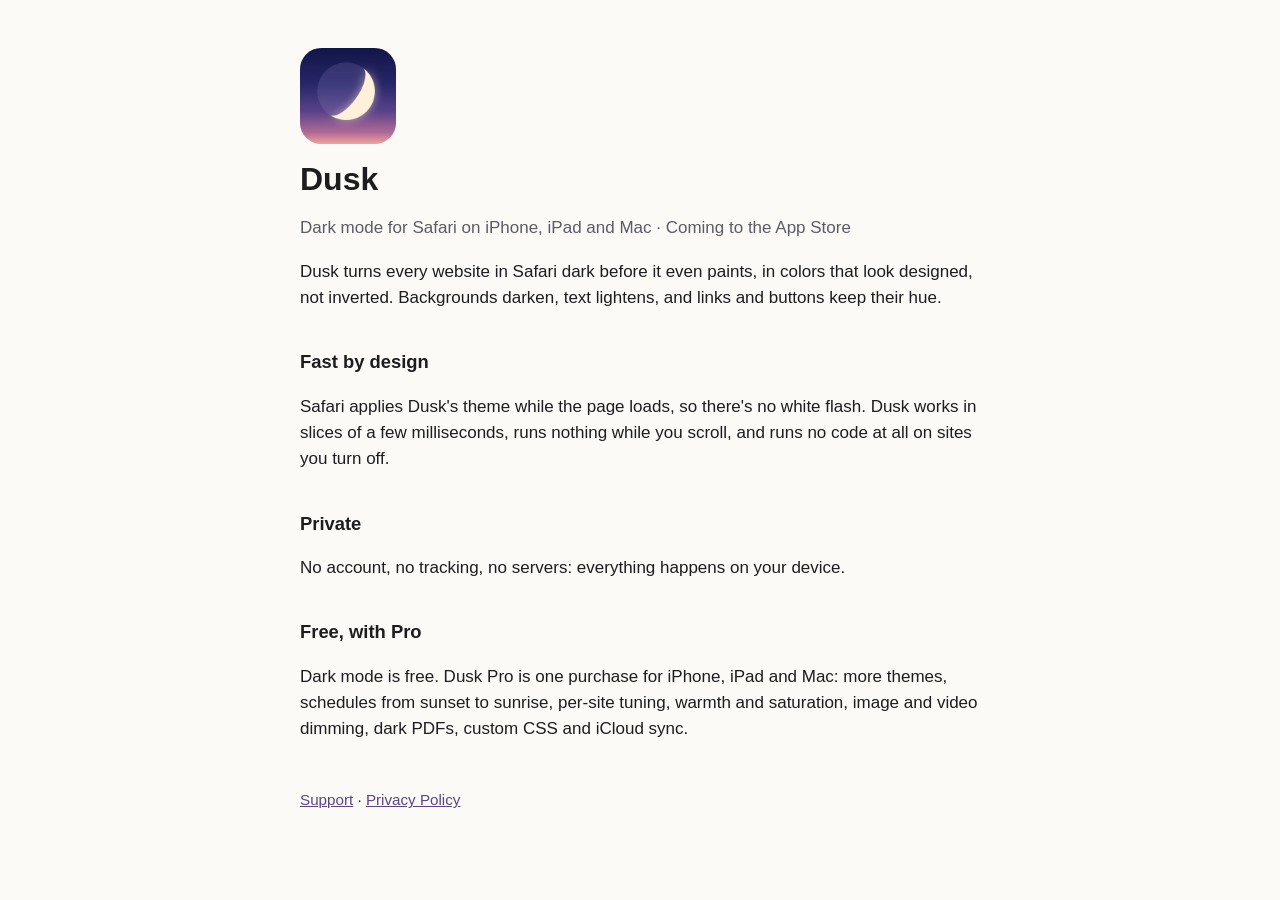
==== index.html @ da862092 "Dusk site, support and privacy pages Co-Authored-By: Claude Opus 5.5 <noreply@anthropic.com>" ====
<!doctype html>
<html lang="en">
<head>
<meta charset="utf-8">
<meta name="viewport" content="width=device-width, initial-scale=1">
<title>Dusk: Dark Mode for Safari</title>
<meta name="description" content="Dusk darkens every website in Safari on iPhone, iPad and Mac, in colors that look designed, not inverted. Dark from the first frame, nothing running while you scroll, no tracking.">
<meta property="og:title" content="Dusk: Dark Mode for Safari">
<meta property="og:description" content="Dark mode for every website in Safari, on iPhone, iPad and Mac. No white flash, no lag, no tracking.">
<meta property="og:image" content="https://enlitened.github.io/dusk-support/assets/icon-512.png">
<meta property="og:type" content="website">
<meta property="og:url" content="https://enlitened.github.io/dusk-support/">
<link rel="icon" href="assets/icon-512.png">
<link rel="apple-touch-icon" href="assets/icon-512.png">
<link rel="canonical" href="https://enlitened.github.io/dusk-support/">
<link rel="stylesheet" href="style.css">
</head>
<body>
<main>
<img class="icon" src="assets/icon-512.png" alt="" width="96" height="96">
<h1>Dusk</h1>
<p class="muted">Dark mode for Safari on iPhone, iPad and Mac · Coming to the App Store</p>

<p>Dusk turns every website in Safari dark before it even paints, in colors that look designed, not inverted.
Backgrounds darken, text lightens, and links and buttons keep their hue.</p>

<h2>Fast by design</h2>
<p>Safari applies Dusk's theme while the page loads, so there's no white flash. Dusk works in slices of a few
milliseconds, runs nothing while you scroll, and runs no code at all on sites you turn off.</p>

<h2>Private</h2>
<p>No account, no tracking, no servers: everything happens on your device.</p>

<h2>Free, with Pro</h2>
<p>Dark mode is free. Dusk Pro is one purchase for iPhone, iPad and Mac: more themes, schedules from sunset to
sunrise, per-site tuning, warmth and saturation, image and video dimming, dark PDFs, custom CSS and iCloud
sync.</p>

<nav><a href="support.html">Support</a> · <a href="privacy.html">Privacy Policy</a></nav>
</main>
</body>
</html>
---- style.css ----
:root { color-scheme: light dark; --bg: #fbfaf7; --text: #1d1d1f; --muted: #5c5c66; --accent: #5a4588; }
@media (prefers-color-scheme: dark) { :root { --bg: #15162b; --text: #ecebf3; --muted: #a3a2b8; --accent: #c9b8f0; } }
body { margin: 0; background: var(--bg); color: var(--text); font: 17px/1.55 -apple-system, BlinkMacSystemFont, "Helvetica Neue", sans-serif; }
main { max-width: 680px; margin: 0 auto; padding: 48px 16px 64px; }
h1 { font-size: 2rem; line-height: 1.2; margin: 0 0 4px; }
h2 { font-size: 1.15rem; margin: 2em 0 0.4em; }
p, li { color: var(--text); }
.muted { color: var(--muted); }
a { color: var(--accent); }
nav { margin-top: 3em; font-size: 0.95rem; }
.icon { border-radius: 22%; display: block; margin-bottom: 16px; }
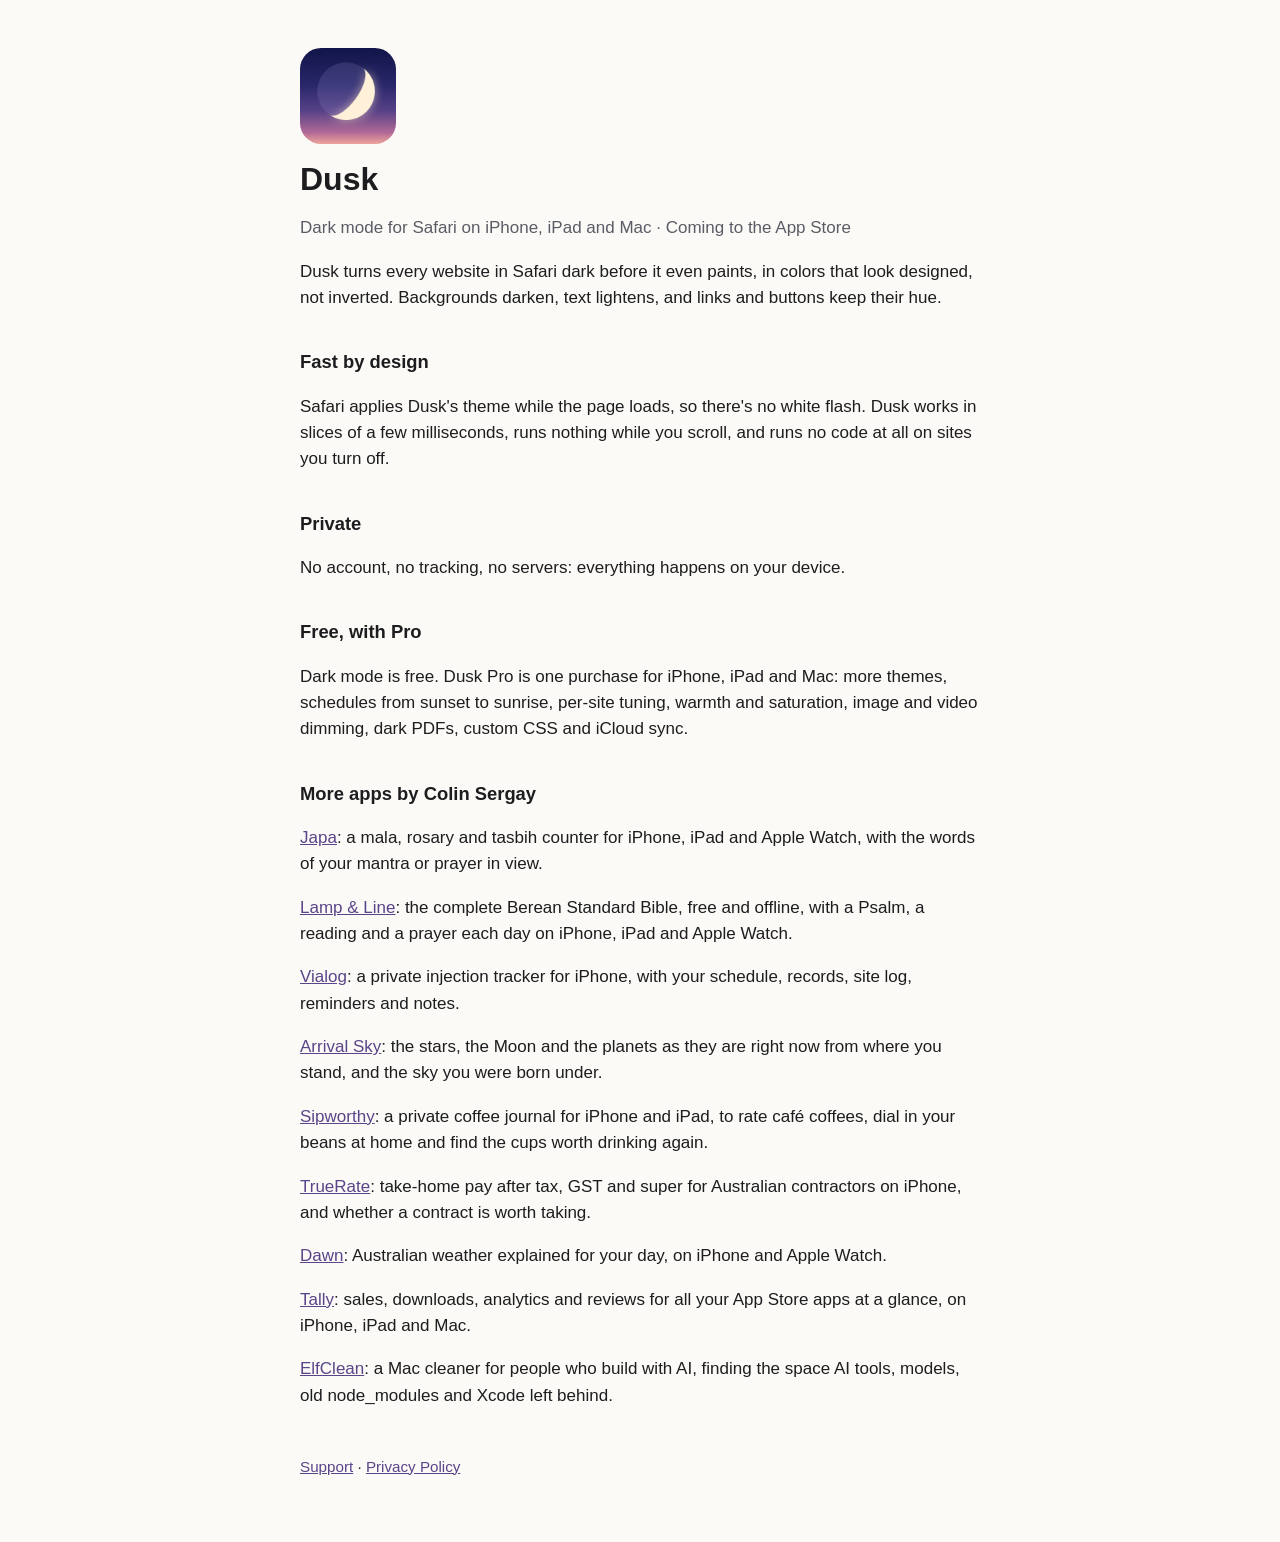
==== commit fd110a0a: "Link the home page to the other apps' sites Search Console and Bing report almost no inbound links t" ====
--- a/index.html
+++ b/index.html
@@ -36,6 +36,17 @@
 sunrise, per-site tuning, warmth and saturation, image and video dimming, dark PDFs, custom CSS and iCloud
 sync.</p>
 
+<h2>More apps by Colin Sergay</h2>
+<p><a href="https://japa.life/">Japa</a>: a mala, rosary and tasbih counter for iPhone, iPad and Apple Watch, with the words of your mantra or prayer in view.</p>
+<p><a href="https://lampandline.app/">Lamp &amp; Line</a>: the complete Berean Standard Bible, free and offline, with a Psalm, a reading and a prayer each day on iPhone, iPad and Apple Watch.</p>
+<p><a href="https://vialog.club/">Vialog</a>: a private injection tracker for iPhone, with your schedule, records, site log, reminders and notes.</p>
+<p><a href="https://enlitened.github.io/arrival-sky/">Arrival Sky</a>: the stars, the Moon and the planets as they are right now from where you stand, and the sky you were born under.</p>
+<p><a href="https://sipworthy.app/app">Sipworthy</a>: a private coffee journal for iPhone and iPad, to rate café coffees, dial in your beans at home and find the cups worth drinking again.</p>
+<p><a href="https://enlitened.github.io/truerate-support/">TrueRate</a>: take-home pay after tax, GST and super for Australian contractors on iPhone, and whether a contract is worth taking.</p>
+<p><a href="https://enlitened.github.io/nimbus-support/">Dawn</a>: Australian weather explained for your day, on iPhone and Apple Watch.</p>
+<p><a href="https://enlitened.github.io/tally-support/">Tally</a>: sales, downloads, analytics and reviews for all your App Store apps at a glance, on iPhone, iPad and Mac.</p>
+<p><a href="https://elfclean.app/">ElfClean</a>: a Mac cleaner for people who build with AI, finding the space AI tools, models, old node_modules and Xcode left behind.</p>
+
 <nav><a href="support.html">Support</a> · <a href="privacy.html">Privacy Policy</a></nav>
 </main>
 </body>
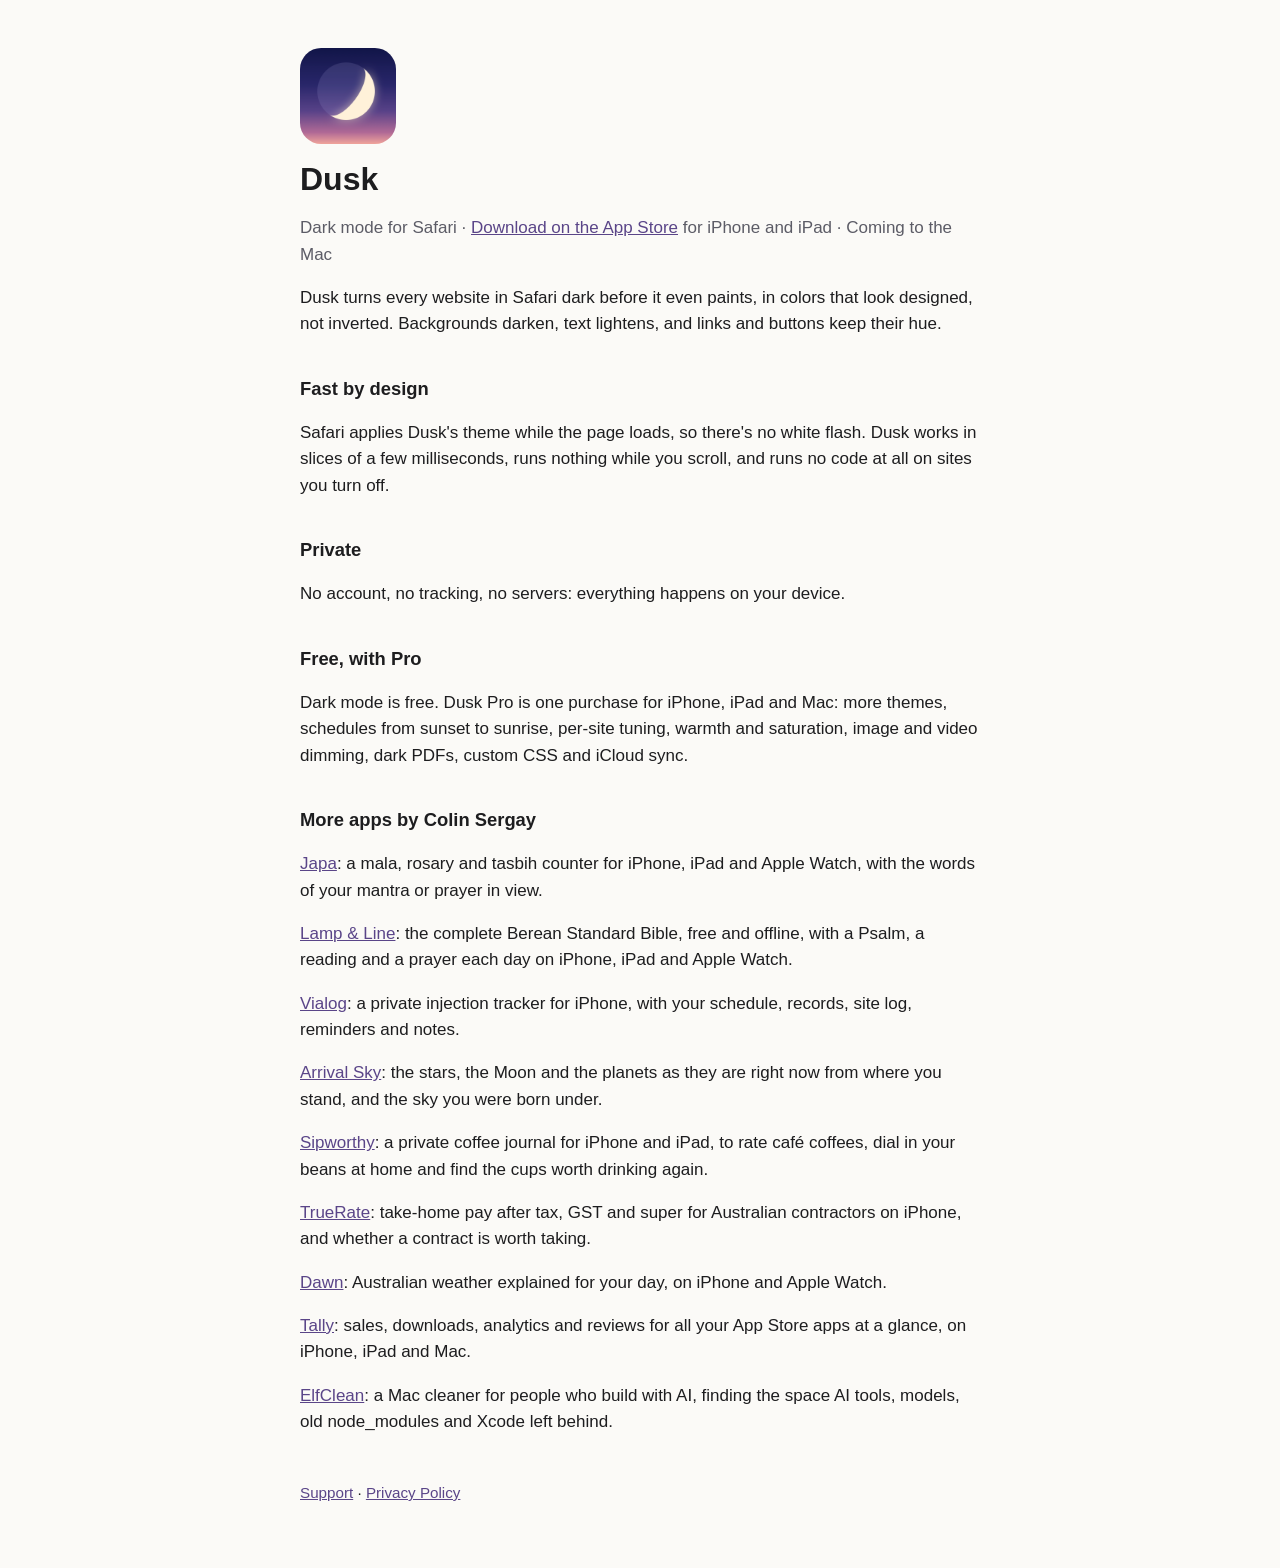
==== commit 0ae398ec: "Link the App Store listing and use the name Dusk: Dark Mode for Websites Co-Authored-By: Claude Fabl" ====
--- a/index.html
+++ b/index.html
@@ -3,15 +3,16 @@
 <head>
 <meta charset="utf-8">
 <meta name="viewport" content="width=device-width, initial-scale=1">
-<title>Dusk: Dark Mode for Safari</title>
+<title>Dusk: Dark Mode for Websites</title>
 <meta name="description" content="Dusk darkens every website in Safari on iPhone, iPad and Mac, in colors that look designed, not inverted. Dark from the first frame, nothing running while you scroll, no tracking.">
-<meta property="og:title" content="Dusk: Dark Mode for Safari">
+<meta property="og:title" content="Dusk: Dark Mode for Websites">
 <meta property="og:description" content="Dark mode for every website in Safari, on iPhone, iPad and Mac. No white flash, no lag, no tracking.">
 <meta property="og:image" content="https://enlitened.github.io/dusk-support/assets/icon-512.png">
 <meta property="og:type" content="website">
 <meta property="og:url" content="https://enlitened.github.io/dusk-support/">
 <link rel="icon" href="assets/icon-512.png">
 <link rel="apple-touch-icon" href="assets/icon-512.png">
+<meta name="apple-itunes-app" content="app-id=6827798678">
 <link rel="canonical" href="https://enlitened.github.io/dusk-support/">
 <link rel="stylesheet" href="style.css">
 </head>
@@ -19,7 +20,7 @@
 <main>
 <img class="icon" src="assets/icon-512.png" alt="" width="96" height="96">
 <h1>Dusk</h1>
-<p class="muted">Dark mode for Safari on iPhone, iPad and Mac · Coming to the App Store</p>
+<p class="muted">Dark mode for Safari · <a href="https://apps.apple.com/app/id6827798678">Download on the App Store</a> for iPhone and iPad · Coming to the Mac</p>
 
 <p>Dusk turns every website in Safari dark before it even paints, in colors that look designed, not inverted.
 Backgrounds darken, text lightens, and links and buttons keep their hue.</p>
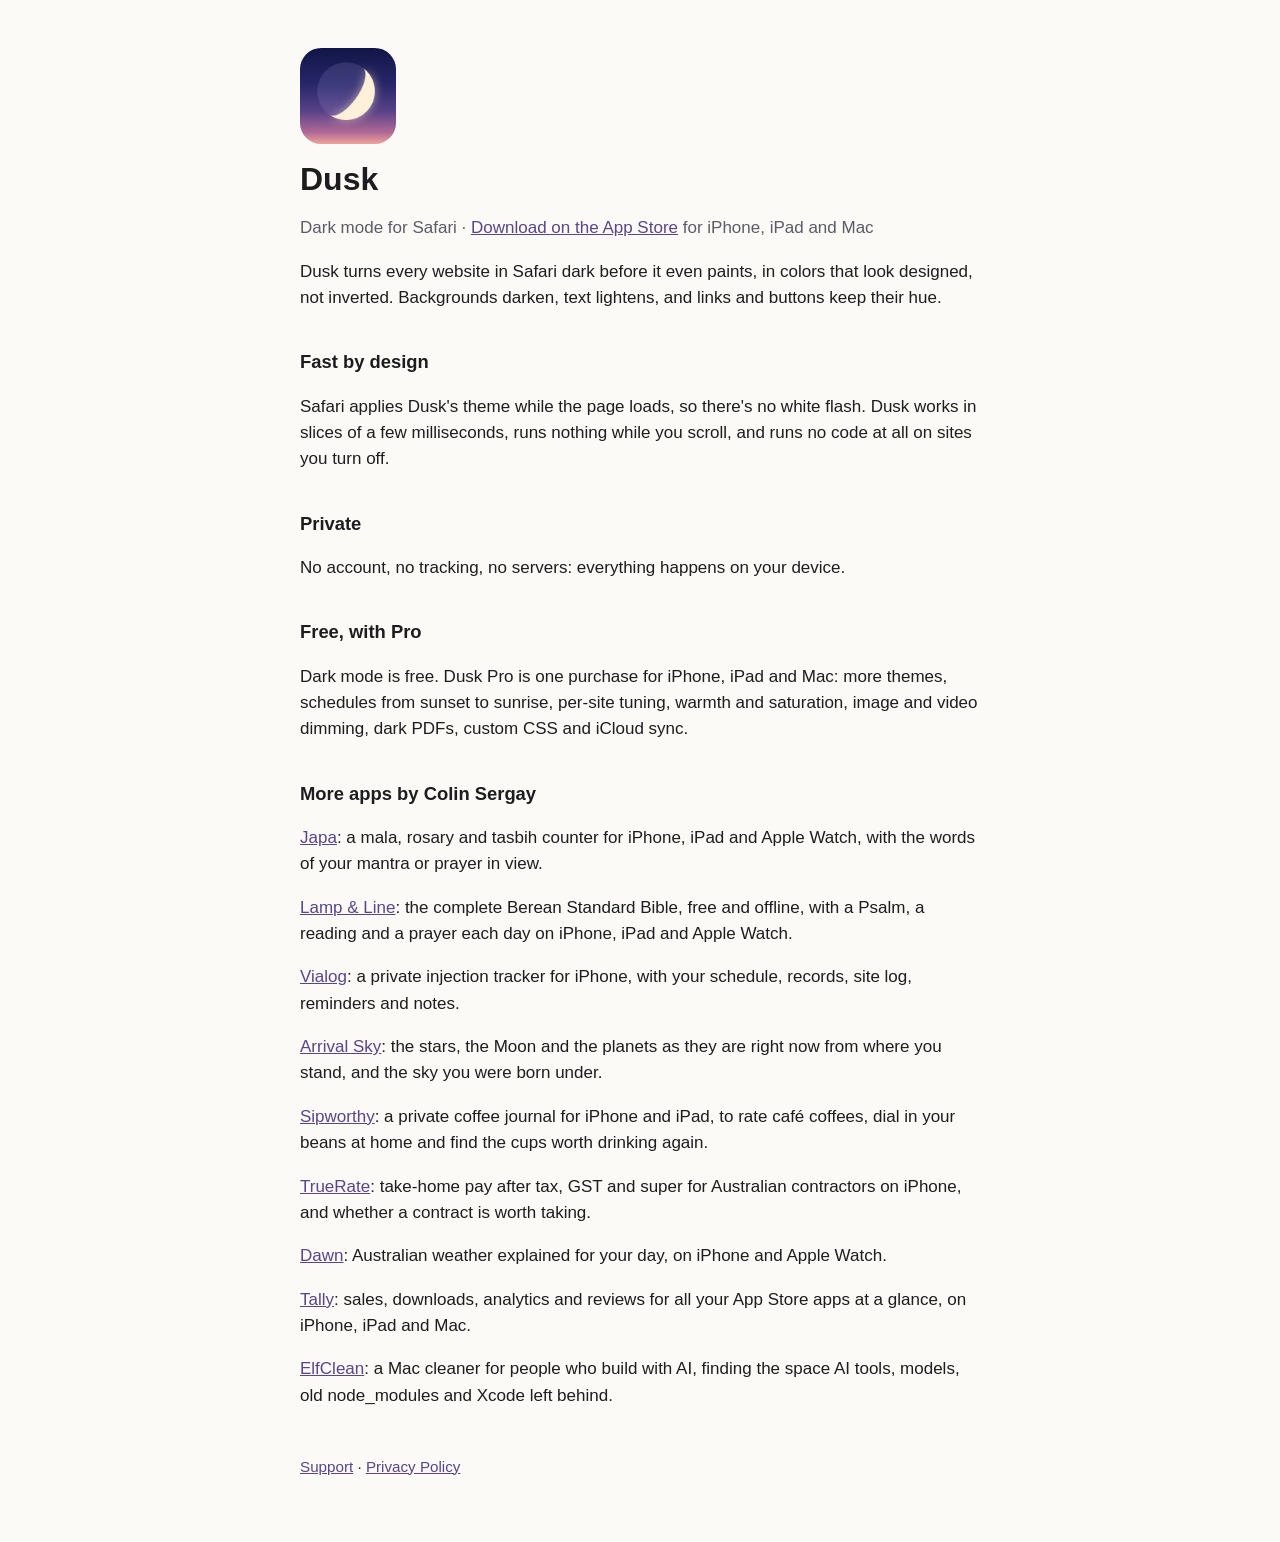
==== commit c62f29ee: "The Mac version is on sale: one App Store link for iPhone, iPad and Mac Co-Authored-By: Claude Fable" ====
--- a/index.html
+++ b/index.html
@@ -13,6 +13,7 @@
 <link rel="icon" href="assets/icon-512.png">
 <link rel="apple-touch-icon" href="assets/icon-512.png">
 <meta name="apple-itunes-app" content="app-id=6827798678">
+<meta name="msvalidate.01" content="0F529B2E29818D024DB5F02DE36D2F3F">
 <link rel="canonical" href="https://enlitened.github.io/dusk-support/">
 <link rel="stylesheet" href="style.css">
 </head>
@@ -20,7 +21,7 @@
 <main>
 <img class="icon" src="assets/icon-512.png" alt="" width="96" height="96">
 <h1>Dusk</h1>
-<p class="muted">Dark mode for Safari · <a href="https://apps.apple.com/app/id6827798678">Download on the App Store</a> for iPhone and iPad · Coming to the Mac</p>
+<p class="muted">Dark mode for Safari · <a href="https://apps.apple.com/app/id6827798678">Download on the App Store</a> for iPhone, iPad and Mac</p>
 
 <p>Dusk turns every website in Safari dark before it even paints, in colors that look designed, not inverted.
 Backgrounds darken, text lightens, and links and buttons keep their hue.</p>
